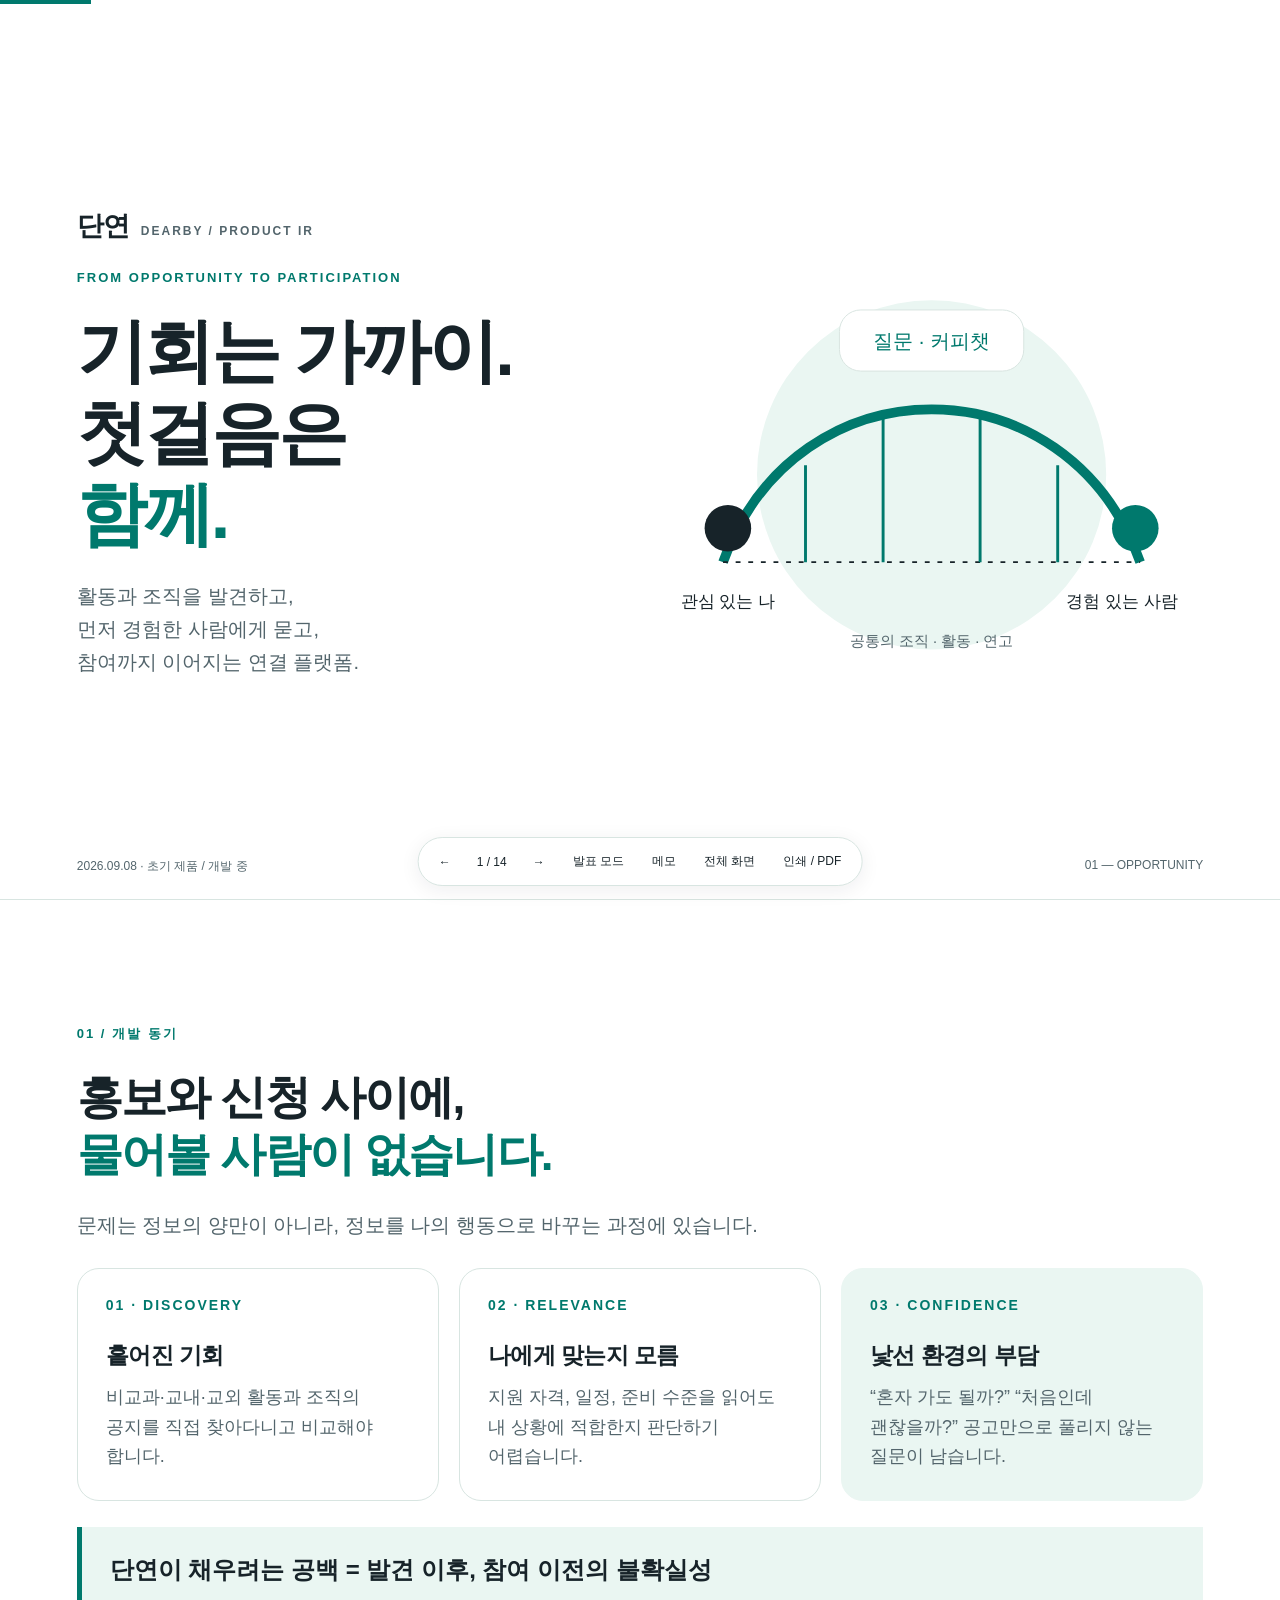
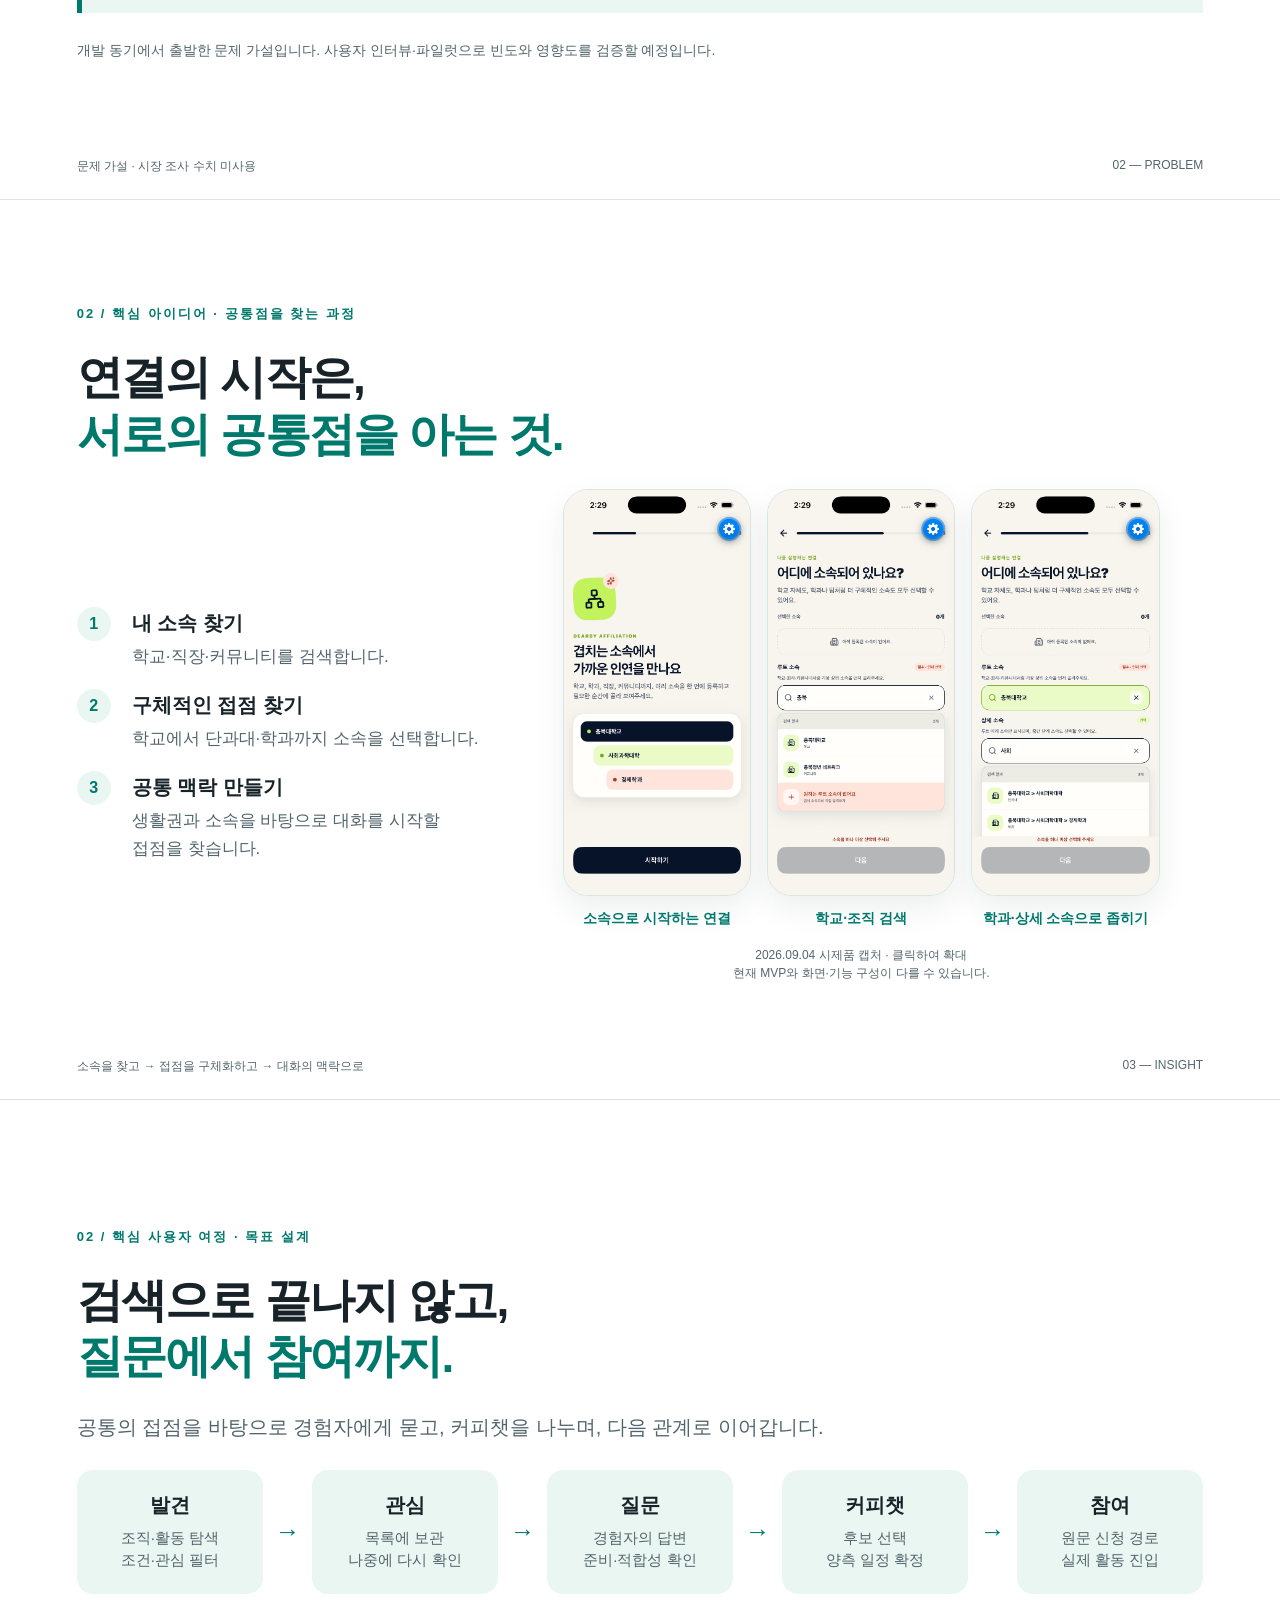
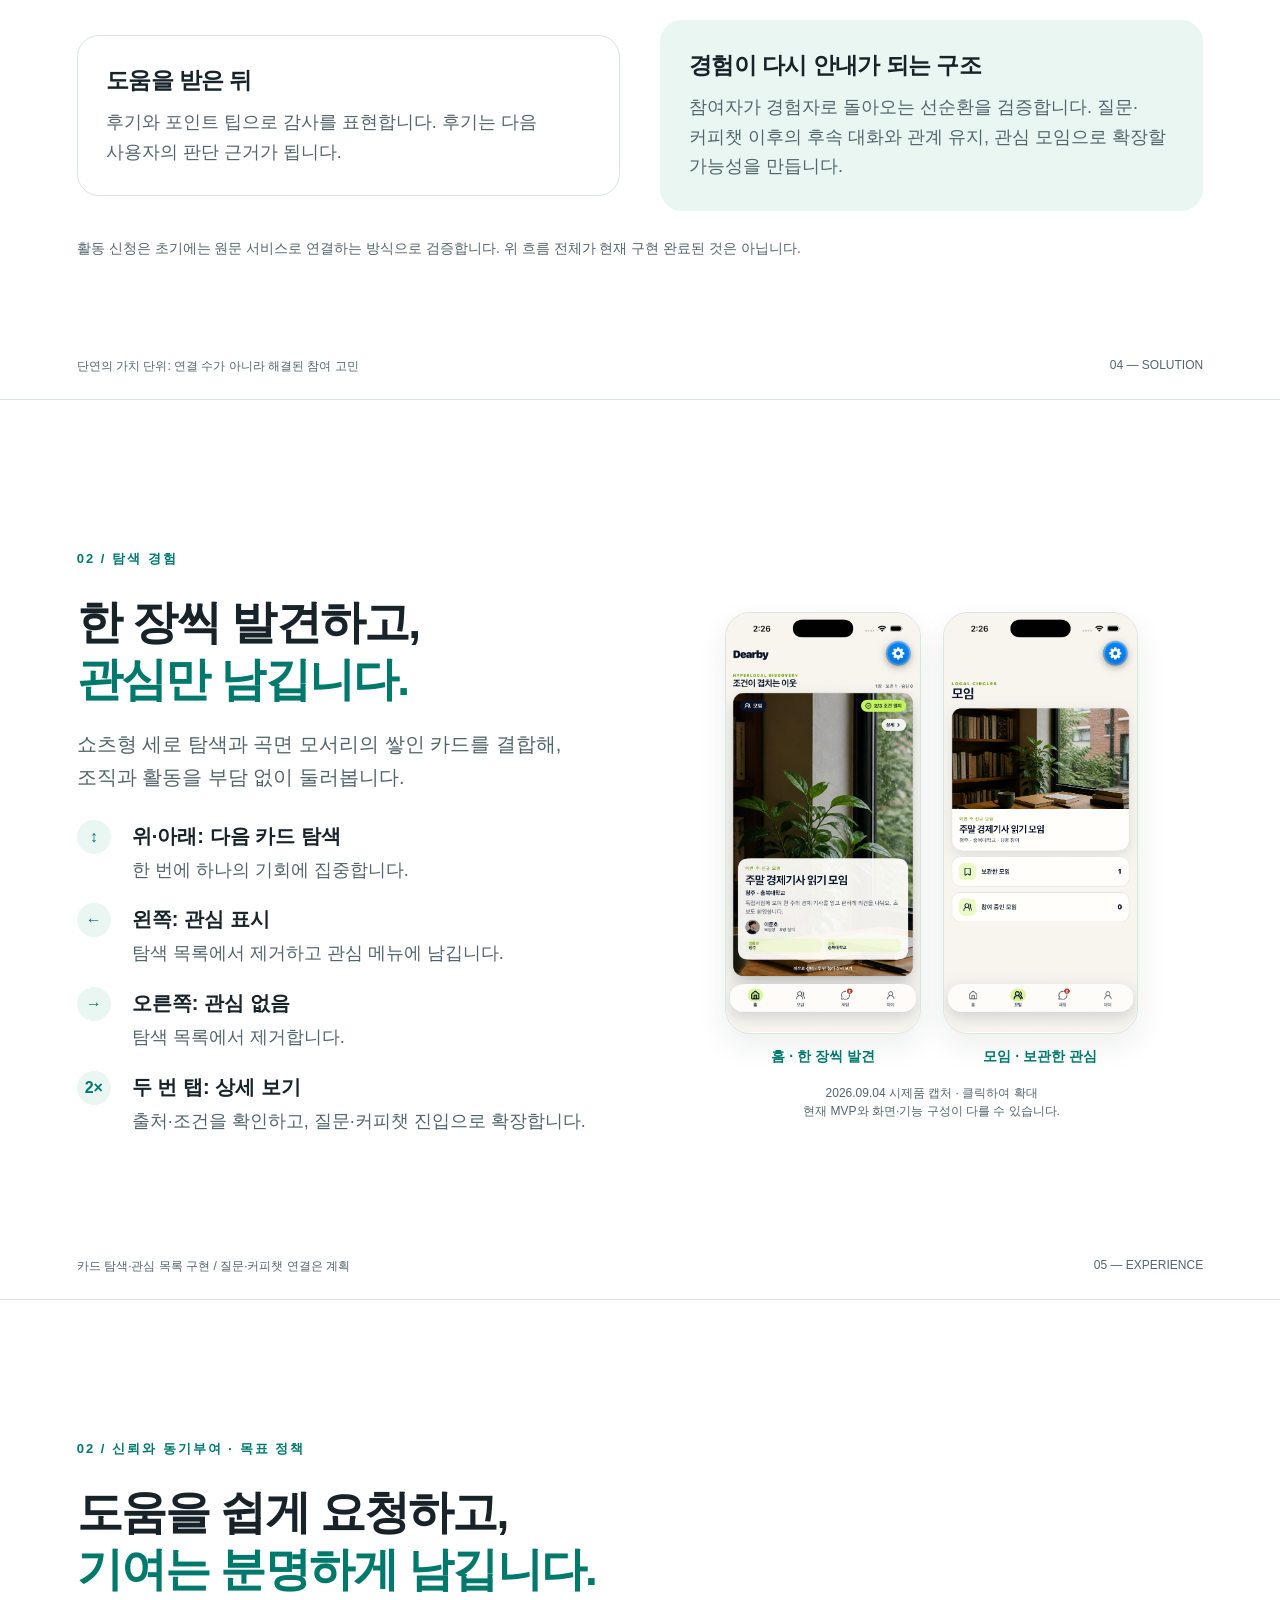
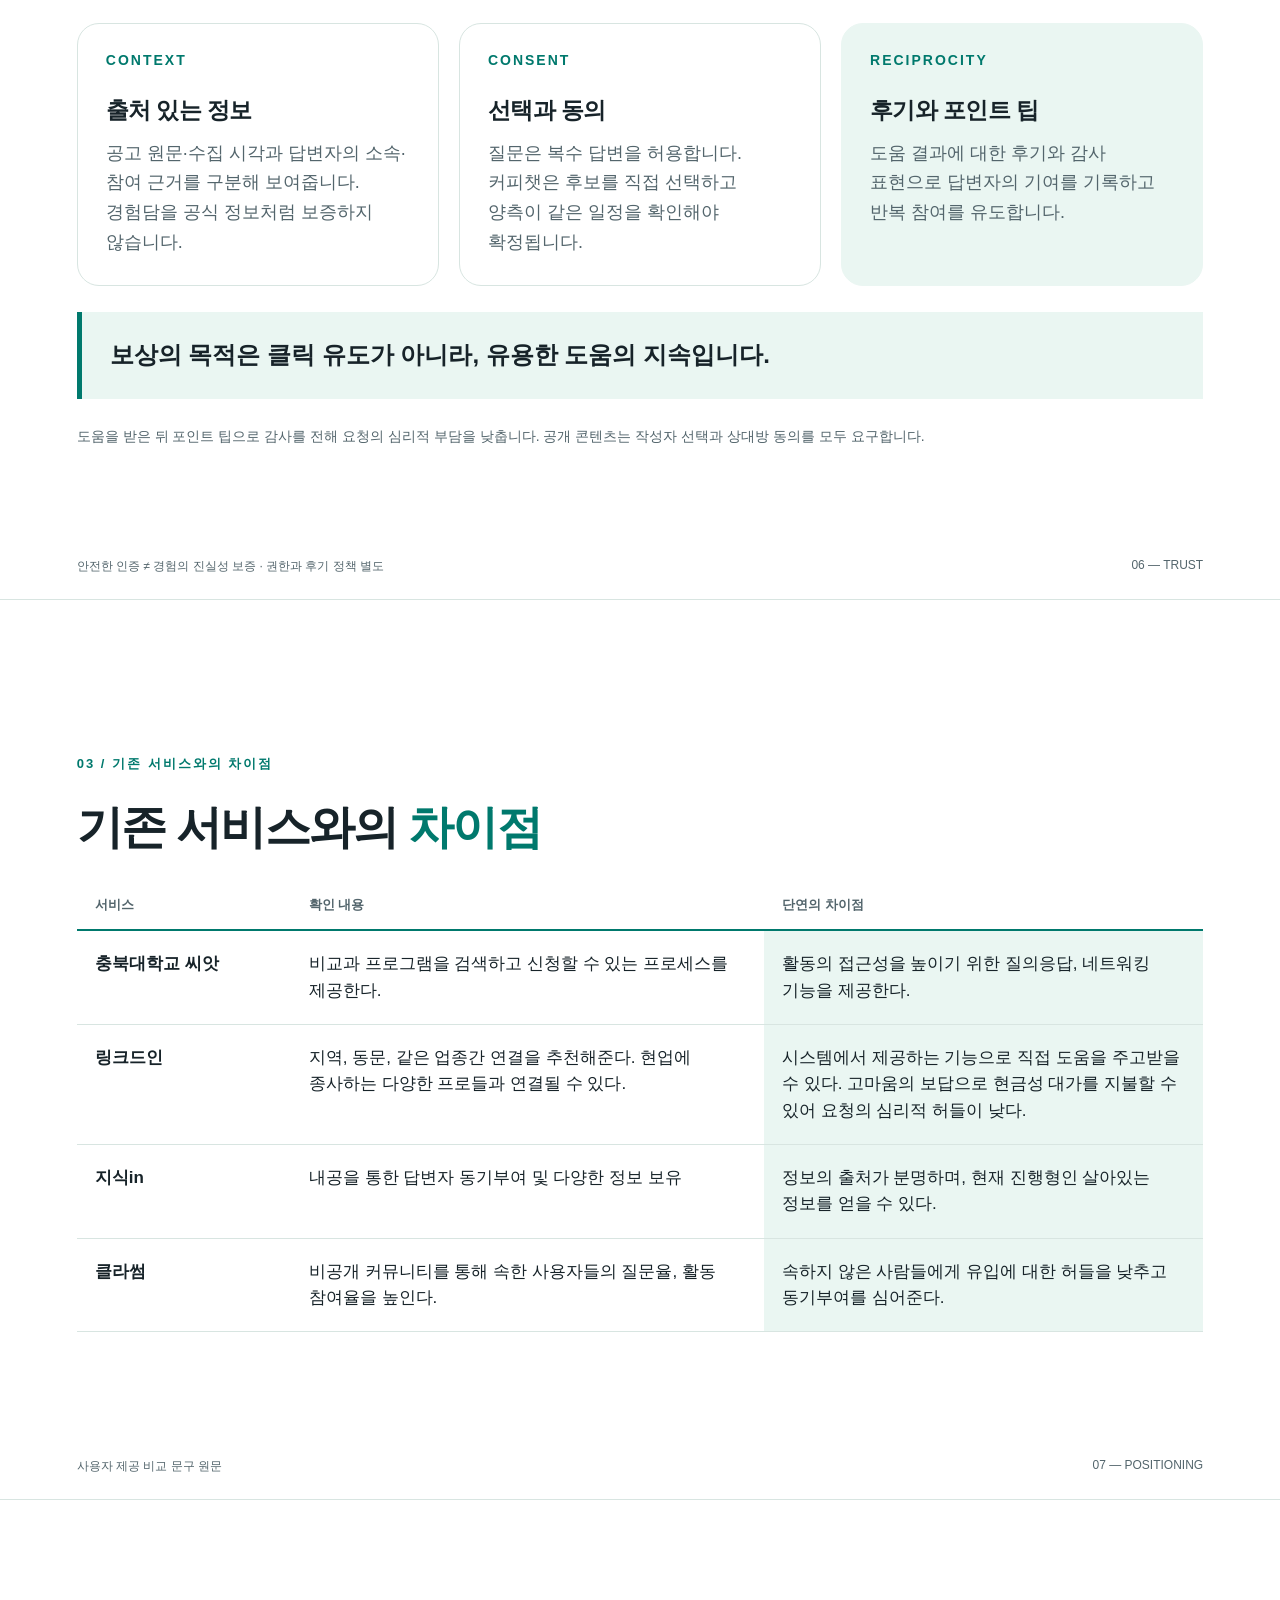
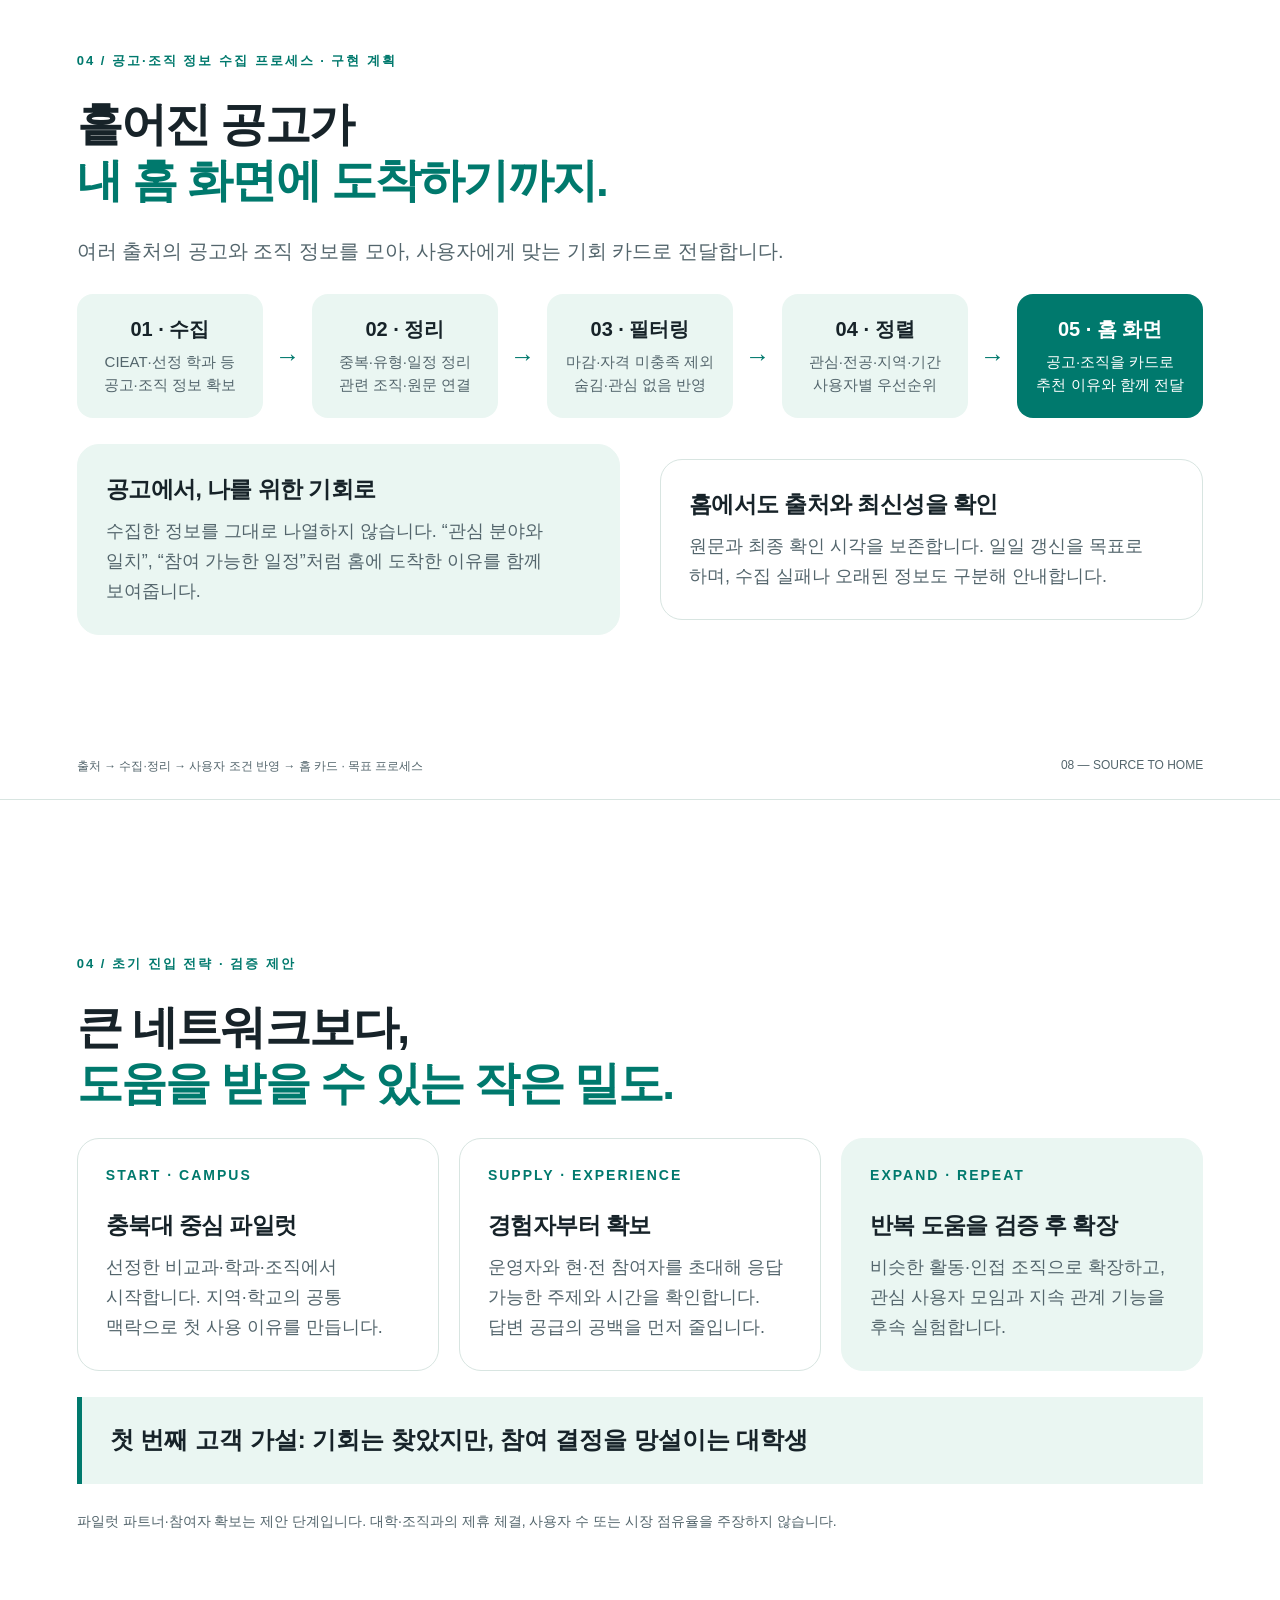
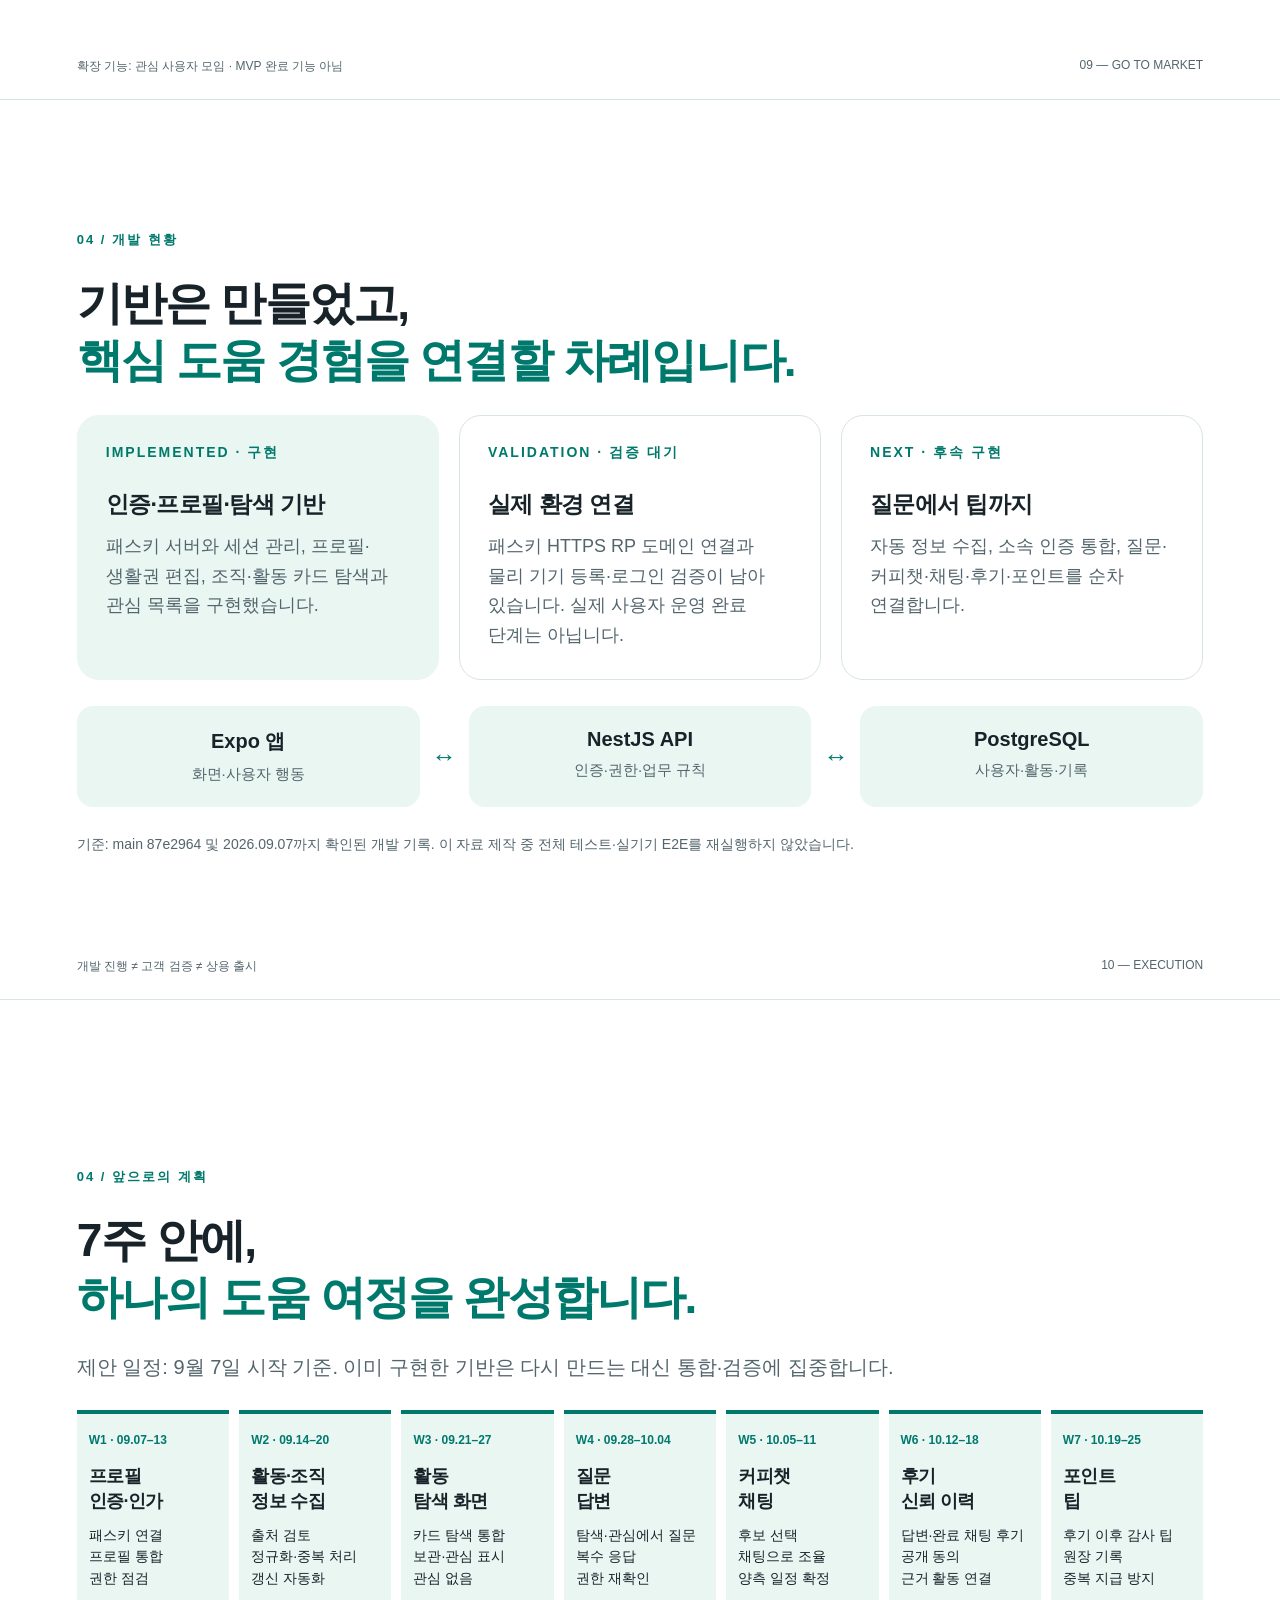
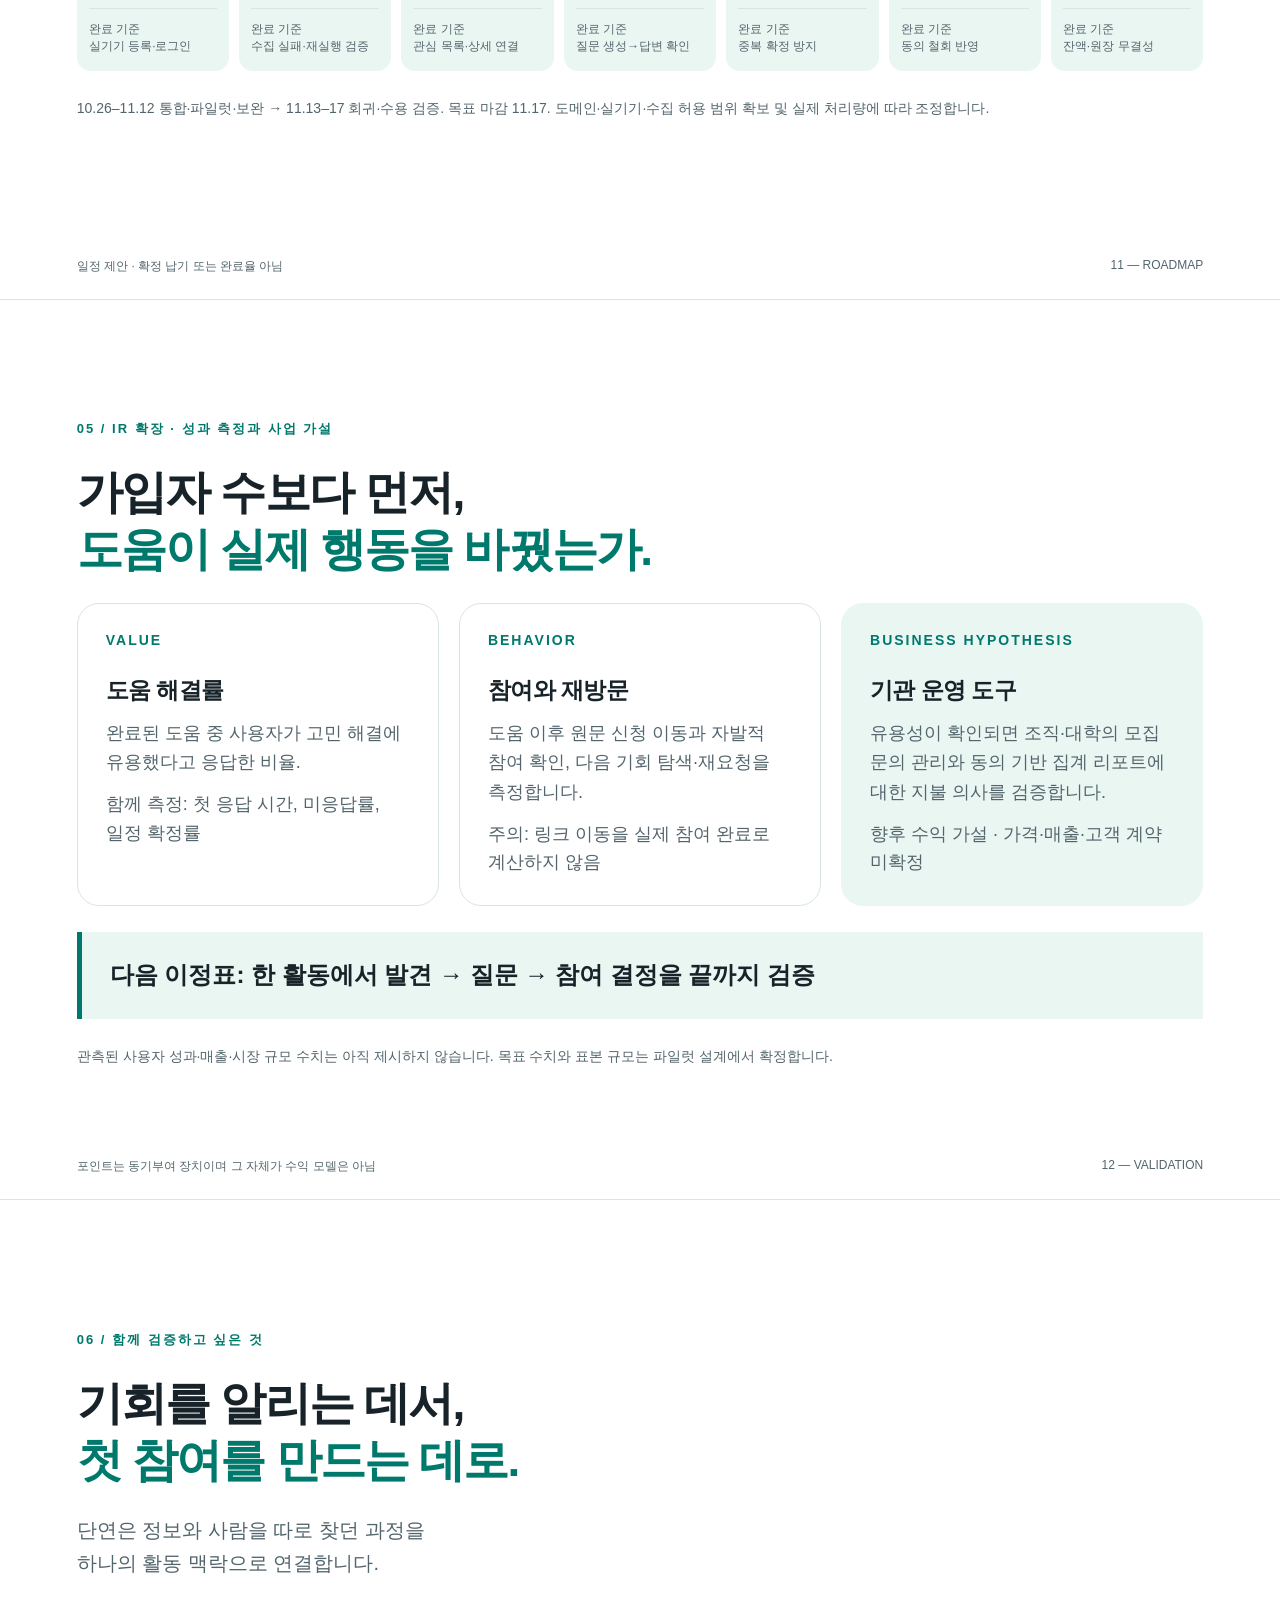
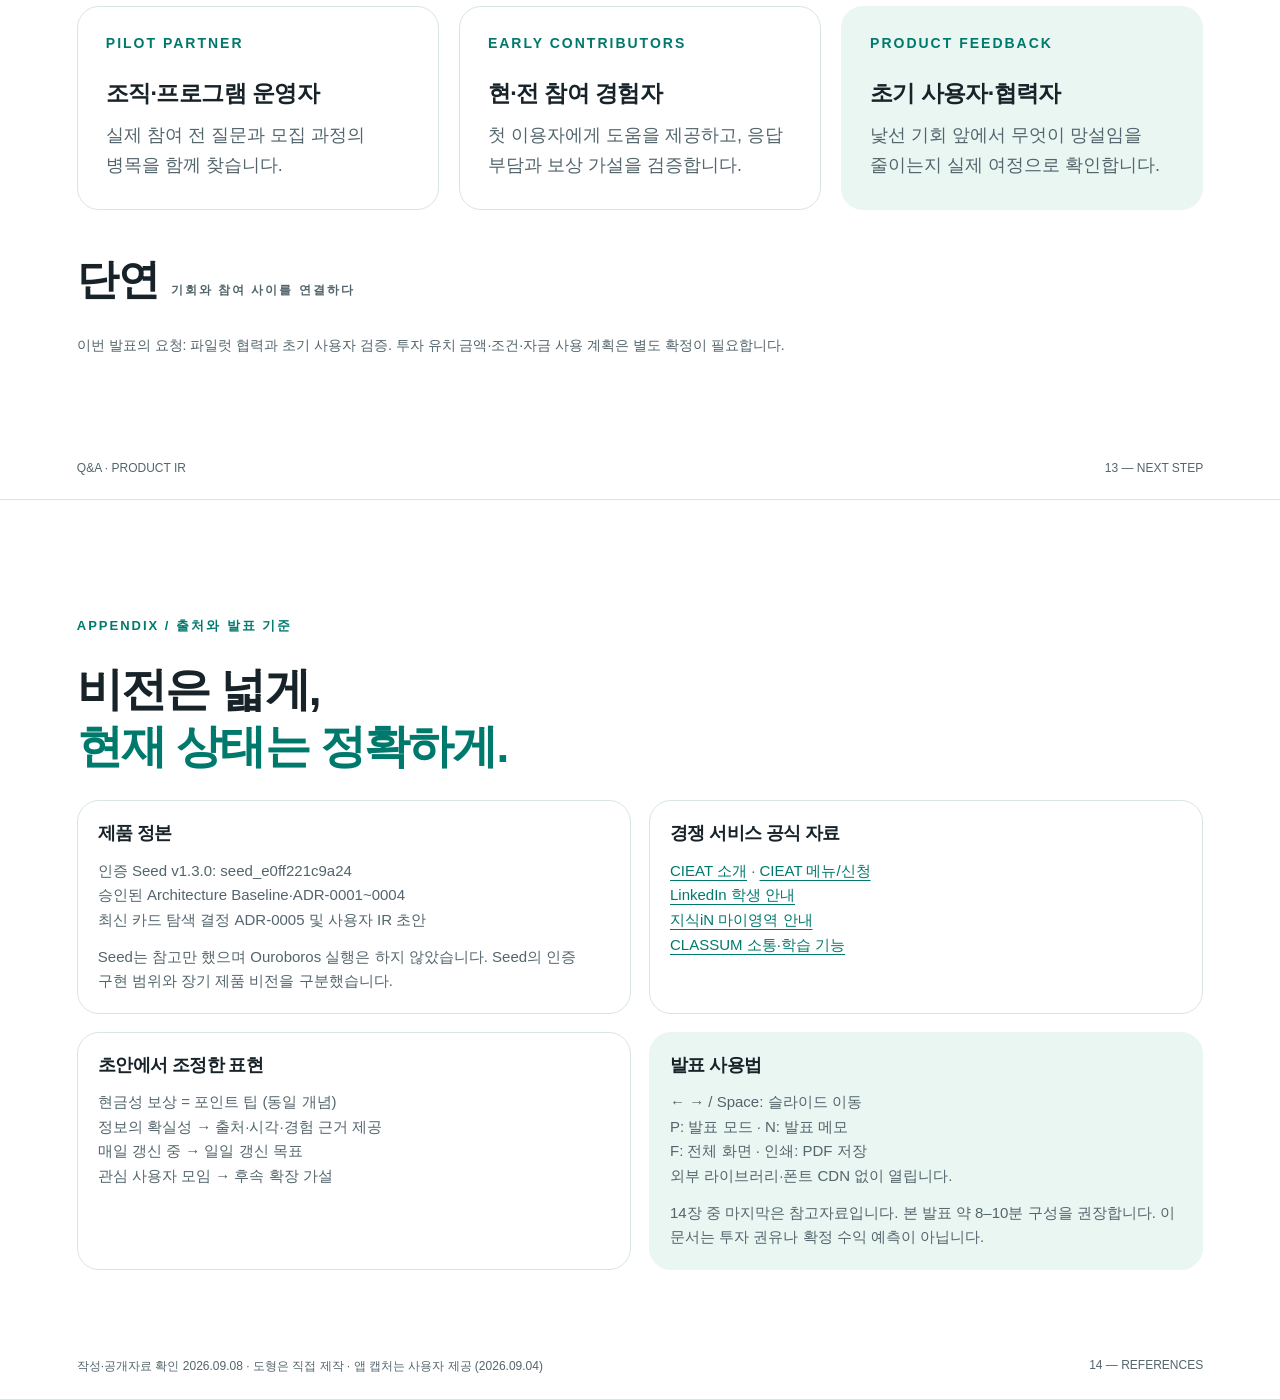
==== index.html @ 8497c664 "Initial IR presentation with GitHub Pages entry point" ====
<!doctype html>
<html lang="ko">
<head>
  <meta charset="utf-8">
  <meta name="viewport" content="width=device-width, initial-scale=1">
  <meta http-equiv="refresh" content="0; url=dearby-ir-2026-09-08.html">
  <title>Dearby IR 2026</title>
  <script>
    location.replace('dearby-ir-2026-09-08.html' + location.search + location.hash);
  </script>
</head>
<body>
  <p><a href="dearby-ir-2026-09-08.html">IR 자료 열기</a></p>
</body>
</html>
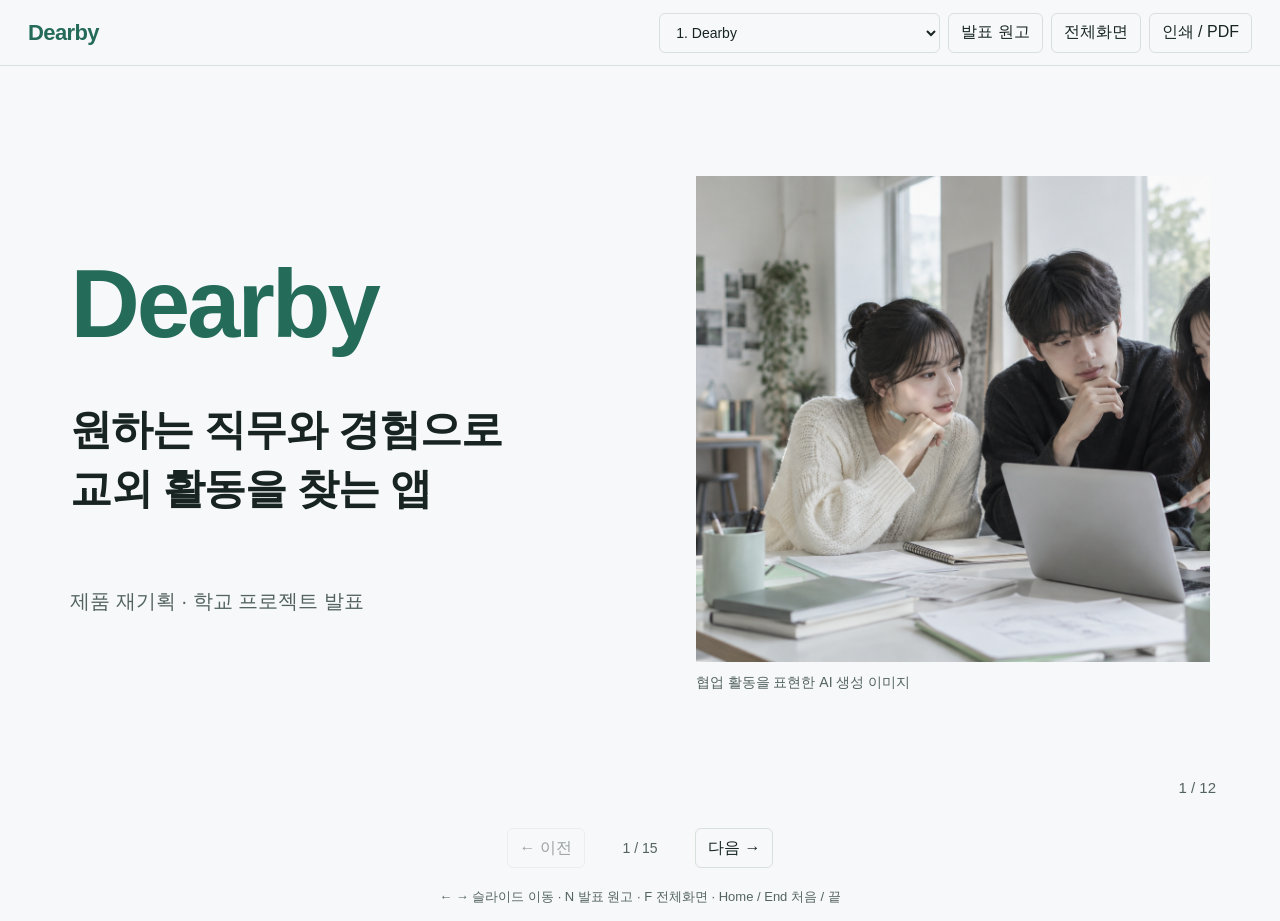
==== commit 62a20e1c: "Publish latest school presentation as Pages home" ====
--- a/index.html
+++ b/index.html
@@ -1,15 +1,74 @@
 <!doctype html>
-<html lang="ko">
-<head>
-  <meta charset="utf-8">
-  <meta name="viewport" content="width=device-width, initial-scale=1">
-  <meta http-equiv="refresh" content="0; url=dearby-ir-2026-09-08.html">
-  <title>Dearby IR 2026</title>
-  <script>
-    location.replace('dearby-ir-2026-09-08.html' + location.search + location.hash);
-  </script>
-</head>
-<body>
-  <p><a href="dearby-ir-2026-09-08.html">IR 자료 열기</a></p>
-</body>
-</html>
+<html lang="ko"><head><meta charset="utf-8"><meta name="viewport" content="width=device-width,initial-scale=1"><meta name="color-scheme" content="light"><meta name="description" content="Dearby 제품 재기획 발표자료. 본문 12장과 부록 3장."><title>Dearby | 제품 재기획 발표</title>
+<style>
+:root{--paper:#f7f8fa;--ink:#172422;--muted:#53635e;--accent:#246b59;--line:#d8e0dc;--soft:#e7eee9;color-scheme:light;font-family:"Apple SD Gothic Neo","Noto Sans KR","Malgun Gothic",sans-serif;color:var(--ink);background:var(--paper)}
+*{box-sizing:border-box}body{margin:0}button,select{font:inherit;color:inherit}button,select{border:1px solid var(--line);background:var(--paper);border-radius:6px;min-height:40px;padding:7px 12px}button{cursor:pointer;white-space:nowrap}button:hover:not(:disabled){background:var(--soft)}button:disabled{opacity:.4;cursor:default}:focus-visible{outline:3px solid var(--accent);outline-offset:4px}[hidden]{display:none!important}.skip{position:fixed;top:-80px;left:20px;z-index:10;background:white;padding:12px;color:var(--accent)}.skip:focus{top:12px}.toolbar{display:flex;align-items:center;justify-content:space-between;gap:16px;padding:12px 28px;border-bottom:1px solid var(--line);min-height:66px}.brand{color:var(--accent);font-size:22px;font-weight:800;letter-spacing:-.6px}.tools{display:flex;align-items:center;gap:8px}.slide-select{max-width:330px;font-size:14px}.stage{max-width:1440px;margin:0 auto}.slide{position:relative;min-height:min(810px,calc(100dvh - 150px));padding:clamp(28px,4.5vw,68px) clamp(24px,5.5vw,80px) 72px;display:flex;flex-direction:column}.slide:focus{outline:none}h1,h2,h3,p,ul,ol,figure{margin:0}h1{font-size:clamp(72px,7.5vw,110px);letter-spacing:-3px;color:var(--accent);line-height:1.08}h2{font-size:clamp(28px,3.45vw,49px);letter-spacing:-1.3px;line-height:1.3;font-weight:750;margin-bottom:clamp(28px,4vw,58px);word-break:keep-all}h3{font-size:clamp(21px,2.35vw,34px);color:var(--accent);letter-spacing:-.5px;line-height:1.4;margin-bottom:22px}p,li,td,th{word-break:keep-all;overflow-wrap:break-word}.content{flex:1;display:flex;flex-direction:column;justify-content:center}.cover{display:grid;grid-template-columns:1.1fr 1fr;align-items:center;gap:60px}.cover-copy{align-self:stretch;display:flex;flex-direction:column;justify-content:center}.subtitle{font-size:clamp(27px,3.3vw,47px);line-height:1.4;letter-spacing:-1px;font-weight:700;margin-top:44px}.caption{font-size:20px;color:var(--muted);margin-top:70px}.cover figure{width:100%;min-width:0}.cover img{width:100%;height:clamp(320px,38vw,515px);object-fit:cover;display:block}.cover figcaption{font-size:14px;color:var(--muted);margin-top:12px}.headline{font-size:clamp(33px,4.3vw,59px);line-height:1.3;letter-spacing:-1.7px;font-weight:750;color:var(--accent);margin-bottom:clamp(38px,5vw,72px)}.columns,.pairs{display:grid;grid-template-columns:1fr 1fr;gap:clamp(30px,5vw,75px)}.columns ul{list-style:none;padding:0;display:grid;gap:22px}.columns li,.pairs p,.sequence-list p{font-size:clamp(21px,2.15vw,30px);line-height:1.6}.priority{font-size:clamp(23px,2.65vw,37px);font-weight:700;line-height:1.65;color:var(--accent);margin-bottom:60px;word-break:keep-all}.sequence-list{list-style:none;padding:0;display:grid;gap:clamp(28px,4vw,57px)}.sequence-list li{display:grid;grid-template-columns:1fr 1.05fr;gap:40px;align-items:baseline}.sequence-list h3{margin:0}.footnote{font-size:clamp(15px,1.5vw,21px);line-height:1.5;color:var(--muted);margin-top:44px}.folio{position:absolute;right:clamp(24px,5vw,70px);bottom:20px;font-size:15px;color:var(--muted)}table{border-collapse:collapse;width:100%;font-size:clamp(20px,2.05vw,29px);line-height:1.4}th,td{text-align:left;padding:18px 20px;vertical-align:middle}thead{background:var(--soft);color:var(--accent)}tbody th{font-weight:500;min-width:165px}tbody tr:nth-child(even){background:#eff2f1}tbody tr{border-bottom:1px solid var(--line)}.table-scroll{width:100%;overflow:auto}.controls{display:flex;gap:16px;align-items:center;justify-content:center;padding:12px 22px 20px}.controls span{min-width:78px;text-align:center;color:var(--muted);font-size:14px}.help{text-align:center;color:var(--muted);font-size:13px;padding-bottom:15px}.notes{border-top:1px solid var(--line);max-width:1280px;margin:0 auto;padding:28px 38px 45px}.notes h2{font-size:24px;margin:0 0 14px}.notes p{font-size:19px;line-height:1.8;max-width:80ch}.notes .meta{font-size:14px;margin-top:16px;color:var(--muted)}.sr-only{position:absolute;width:1px;height:1px;overflow:hidden;clip:rect(0,0,0,0);white-space:nowrap}.notice{text-align:center;font-size:14px;color:var(--accent);padding:8px}.toolbar label{display:contents}:fullscreen .toolbar{padding-block:8px}:fullscreen .slide{min-height:calc(100dvh - 180px)}
+@media(max-width:760px){.toolbar{padding:12px 18px;flex-wrap:wrap;gap:12px}.tools{flex-wrap:wrap;width:100%}.slide-select{flex:1;max-width:none;width:100%;min-width:160px}.brand{font-size:22px}.tools button{font-size:13px}.slide{min-height:0;padding:32px 24px 58px}.cover{grid-template-columns:1fr;gap:28px}.cover h1{font-size:72px}.subtitle{font-size:30px;margin-top:25px}.caption{font-size:16px;margin-top:26px}.cover img{height:280px;object-position:center}.cover figcaption{font-size:12px}.columns,.pairs{grid-template-columns:1fr;gap:32px}.headline{font-size:36px;letter-spacing:-1px;margin-bottom:32px}.sequence-list li{grid-template-columns:1fr;gap:10px}.sequence-list{gap:28px}.sequence-list p,.columns li,.pairs p{font-size:21px}.columns ul{gap:12px}h2{font-size:31px;margin-bottom:30px}h3{font-size:24px;margin-bottom:12px}.priority{font-size:25px;margin-bottom:32px}.footnote{font-size:15px;margin-top:30px}th,td{padding:12px 10px;font-size:17px}tbody th{min-width:85px}.notes{padding:24px}.help{padding-inline:24px}.content{display:block}.folio{font-size:13px}.controls button{flex:1;max-width:150px}}
+@media print{@page{size:A4 landscape;margin:0}body{background:#fff}.toolbar,.controls,.help,.notes,.notice,.skip{display:none!important}.stage{max-width:none}.slide,.slide[hidden]{display:flex!important;min-height:0;height:210mm;width:297mm;padding:16mm 18mm 17mm;break-after:page;page-break-after:always;overflow:hidden;background:var(--paper);print-color-adjust:exact;-webkit-print-color-adjust:exact}.slide.cover{display:grid!important;grid-template-columns:1.1fr 1fr;gap:35px}h1{font-size:70px}.subtitle{font-size:32px}.caption{font-size:18px;margin-top:50px}.cover img{height:115mm}h2{font-size:35px;margin-bottom:26px}h3{font-size:26px}.headline{font-size:42px;margin-bottom:40px}.columns li,.pairs p,.sequence-list p{font-size:23px}.priority{font-size:26px;margin-bottom:36px}.sequence-list{gap:30px}.footnote{font-size:15px;margin-top:25px}th,td{font-size:21px;padding:13px}.slide:last-child{break-after:auto}.folio{bottom:8mm}.slide[hidden] *{visibility:visible}}
+</style></head><body>
+<a class="skip" href="#stage">발표 내용으로 이동</a>
+<header class="toolbar"><span class="brand">Dearby</span><div class="tools"><label><span class="sr-only">슬라이드 선택</span><select id="slide-select" class="slide-select"><option value="0">1. Dearby</option><option value="1">2. 활동을 찾는 데 드는 수고</option><option value="2">3. 첫 사용자와 제공 범위</option><option value="3">4. 사용자가 정하는 맞춤 기준</option><option value="4">5. 경험을 행위와 속성으로 표현</option><option value="5">6. 탐색의 단위는 프로그램</option><option value="6">7. 추천의 우선순위</option><option value="7">8. 검색 결과가 없어도 다음 선택 제공</option><option value="8">9. 준비가 필요한 활동도 저장</option><option value="9">10. 원문과 회차를 기준으로 정보 관리</option><option value="10">11. 현재 구현과 앞으로 만들 기능</option><option value="11">12. 검증할 핵심 질문</option><option value="12">13. 부록: 검색과 태그 선택 규칙</option><option value="13">14. 부록: 기술 구성 검토</option><option value="14">15. 부록: 남은 결정과 검증</option></select></label><button id="notes-toggle" aria-expanded="false" aria-controls="notes">발표 원고</button><button id="fullscreen">전체화면</button><button id="print">인쇄 / PDF</button></div></header>
+<main id="stage" class="stage"><section class="slide cover" id="slide-1" aria-label="1. Dearby" tabindex="-1"><div class="cover-copy"><h1>Dearby</h1><p class="subtitle">원하는 직무와 경험으로<br>교외 활동을 찾는 앱</p><p class="caption">제품 재기획 · 학교 프로젝트 발표</p></div><figure><img src="[data-uri]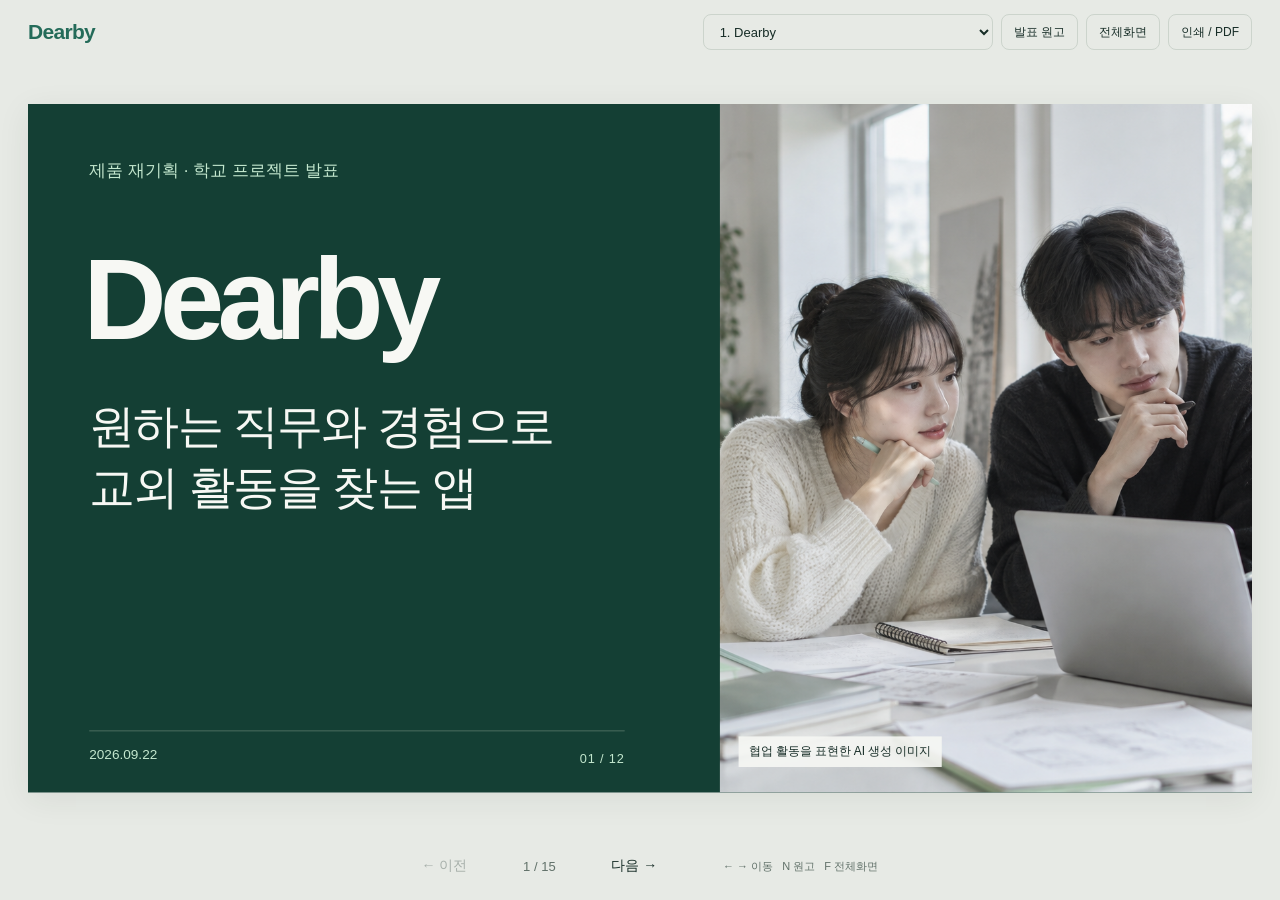
==== commit dfe3d734: "Expand collection plan before concise matching explanation" ====
--- a/index.html
+++ b/index.html
@@ -1,43 +1,89 @@
 <!doctype html>
-<html lang="ko"><head><meta charset="utf-8"><meta name="viewport" content="width=device-width,initial-scale=1"><meta name="color-scheme" content="light"><meta name="description" content="Dearby 제품 재기획 발표자료. 본문 12장과 부록 3장."><title>Dearby | 제품 재기획 발표</title>
-<style>
-:root{--paper:#f7f8fa;--ink:#172422;--muted:#53635e;--accent:#246b59;--line:#d8e0dc;--soft:#e7eee9;color-scheme:light;font-family:"Apple SD Gothic Neo","Noto Sans KR","Malgun Gothic",sans-serif;color:var(--ink);background:var(--paper)}
-*{box-sizing:border-box}body{margin:0}button,select{font:inherit;color:inherit}button,select{border:1px solid var(--line);background:var(--paper);border-radius:6px;min-height:40px;padding:7px 12px}button{cursor:pointer;white-space:nowrap}button:hover:not(:disabled){background:var(--soft)}button:disabled{opacity:.4;cursor:default}:focus-visible{outline:3px solid var(--accent);outline-offset:4px}[hidden]{display:none!important}.skip{position:fixed;top:-80px;left:20px;z-index:10;background:white;padding:12px;color:var(--accent)}.skip:focus{top:12px}.toolbar{display:flex;align-items:center;justify-content:space-between;gap:16px;padding:12px 28px;border-bottom:1px solid var(--line);min-height:66px}.brand{color:var(--accent);font-size:22px;font-weight:800;letter-spacing:-.6px}.tools{display:flex;align-items:center;gap:8px}.slide-select{max-width:330px;font-size:14px}.stage{max-width:1440px;margin:0 auto}.slide{position:relative;min-height:min(810px,calc(100dvh - 150px));padding:clamp(28px,4.5vw,68px) clamp(24px,5.5vw,80px) 72px;display:flex;flex-direction:column}.slide:focus{outline:none}h1,h2,h3,p,ul,ol,figure{margin:0}h1{font-size:clamp(72px,7.5vw,110px);letter-spacing:-3px;color:var(--accent);line-height:1.08}h2{font-size:clamp(28px,3.45vw,49px);letter-spacing:-1.3px;line-height:1.3;font-weight:750;margin-bottom:clamp(28px,4vw,58px);word-break:keep-all}h3{font-size:clamp(21px,2.35vw,34px);color:var(--accent);letter-spacing:-.5px;line-height:1.4;margin-bottom:22px}p,li,td,th{word-break:keep-all;overflow-wrap:break-word}.content{flex:1;display:flex;flex-direction:column;justify-content:center}.cover{display:grid;grid-template-columns:1.1fr 1fr;align-items:center;gap:60px}.cover-copy{align-self:stretch;display:flex;flex-direction:column;justify-content:center}.subtitle{font-size:clamp(27px,3.3vw,47px);line-height:1.4;letter-spacing:-1px;font-weight:700;margin-top:44px}.caption{font-size:20px;color:var(--muted);margin-top:70px}.cover figure{width:100%;min-width:0}.cover img{width:100%;height:clamp(320px,38vw,515px);object-fit:cover;display:block}.cover figcaption{font-size:14px;color:var(--muted);margin-top:12px}.headline{font-size:clamp(33px,4.3vw,59px);line-height:1.3;letter-spacing:-1.7px;font-weight:750;color:var(--accent);margin-bottom:clamp(38px,5vw,72px)}.columns,.pairs{display:grid;grid-template-columns:1fr 1fr;gap:clamp(30px,5vw,75px)}.columns ul{list-style:none;padding:0;display:grid;gap:22px}.columns li,.pairs p,.sequence-list p{font-size:clamp(21px,2.15vw,30px);line-height:1.6}.priority{font-size:clamp(23px,2.65vw,37px);font-weight:700;line-height:1.65;color:var(--accent);margin-bottom:60px;word-break:keep-all}.sequence-list{list-style:none;padding:0;display:grid;gap:clamp(28px,4vw,57px)}.sequence-list li{display:grid;grid-template-columns:1fr 1.05fr;gap:40px;align-items:baseline}.sequence-list h3{margin:0}.footnote{font-size:clamp(15px,1.5vw,21px);line-height:1.5;color:var(--muted);margin-top:44px}.folio{position:absolute;right:clamp(24px,5vw,70px);bottom:20px;font-size:15px;color:var(--muted)}table{border-collapse:collapse;width:100%;font-size:clamp(20px,2.05vw,29px);line-height:1.4}th,td{text-align:left;padding:18px 20px;vertical-align:middle}thead{background:var(--soft);color:var(--accent)}tbody th{font-weight:500;min-width:165px}tbody tr:nth-child(even){background:#eff2f1}tbody tr{border-bottom:1px solid var(--line)}.table-scroll{width:100%;overflow:auto}.controls{display:flex;gap:16px;align-items:center;justify-content:center;padding:12px 22px 20px}.controls span{min-width:78px;text-align:center;color:var(--muted);font-size:14px}.help{text-align:center;color:var(--muted);font-size:13px;padding-bottom:15px}.notes{border-top:1px solid var(--line);max-width:1280px;margin:0 auto;padding:28px 38px 45px}.notes h2{font-size:24px;margin:0 0 14px}.notes p{font-size:19px;line-height:1.8;max-width:80ch}.notes .meta{font-size:14px;margin-top:16px;color:var(--muted)}.sr-only{position:absolute;width:1px;height:1px;overflow:hidden;clip:rect(0,0,0,0);white-space:nowrap}.notice{text-align:center;font-size:14px;color:var(--accent);padding:8px}.toolbar label{display:contents}:fullscreen .toolbar{padding-block:8px}:fullscreen .slide{min-height:calc(100dvh - 180px)}
-@media(max-width:760px){.toolbar{padding:12px 18px;flex-wrap:wrap;gap:12px}.tools{flex-wrap:wrap;width:100%}.slide-select{flex:1;max-width:none;width:100%;min-width:160px}.brand{font-size:22px}.tools button{font-size:13px}.slide{min-height:0;padding:32px 24px 58px}.cover{grid-template-columns:1fr;gap:28px}.cover h1{font-size:72px}.subtitle{font-size:30px;margin-top:25px}.caption{font-size:16px;margin-top:26px}.cover img{height:280px;object-position:center}.cover figcaption{font-size:12px}.columns,.pairs{grid-template-columns:1fr;gap:32px}.headline{font-size:36px;letter-spacing:-1px;margin-bottom:32px}.sequence-list li{grid-template-columns:1fr;gap:10px}.sequence-list{gap:28px}.sequence-list p,.columns li,.pairs p{font-size:21px}.columns ul{gap:12px}h2{font-size:31px;margin-bottom:30px}h3{font-size:24px;margin-bottom:12px}.priority{font-size:25px;margin-bottom:32px}.footnote{font-size:15px;margin-top:30px}th,td{padding:12px 10px;font-size:17px}tbody th{min-width:85px}.notes{padding:24px}.help{padding-inline:24px}.content{display:block}.folio{font-size:13px}.controls button{flex:1;max-width:150px}}
-@media print{@page{size:A4 landscape;margin:0}body{background:#fff}.toolbar,.controls,.help,.notes,.notice,.skip{display:none!important}.stage{max-width:none}.slide,.slide[hidden]{display:flex!important;min-height:0;height:210mm;width:297mm;padding:16mm 18mm 17mm;break-after:page;page-break-after:always;overflow:hidden;background:var(--paper);print-color-adjust:exact;-webkit-print-color-adjust:exact}.slide.cover{display:grid!important;grid-template-columns:1.1fr 1fr;gap:35px}h1{font-size:70px}.subtitle{font-size:32px}.caption{font-size:18px;margin-top:50px}.cover img{height:115mm}h2{font-size:35px;margin-bottom:26px}h3{font-size:26px}.headline{font-size:42px;margin-bottom:40px}.columns li,.pairs p,.sequence-list p{font-size:23px}.priority{font-size:26px;margin-bottom:36px}.sequence-list{gap:30px}.footnote{font-size:15px;margin-top:25px}th,td{font-size:21px;padding:13px}.slide:last-child{break-after:auto}.folio{bottom:8mm}.slide[hidden] *{visibility:visible}}
-</style></head><body>
+<html lang="ko">
+<head>
+<meta charset="utf-8"><meta name="viewport" content="width=device-width,initial-scale=1"><meta name="color-scheme" content="light">
+<meta name="description" content="원하는 직무와 경험으로 교외 활동을 찾는 앱, Dearby. 학교·프로젝트 발표자료, 본문 12장과 부록 3장.">
+<title>Dearby | 제품 재기획 발표</title>
+<style>/* Fixed 1440 × 810 presentation canvas; a reading layout below 700px.
+   Brand green is preserved. Motion 2, variance 6, density 3.
+   Controls use 8px corners; the presentation uses square edges. */
+:root{--ink:#172d27;--accent:#246b59;--muted:#617169;--paper:#f7f8f4;--line:#d6dfd7;--soft:#e4ece5;--dark:#143f34;--mint:#c3e7ce;font-family:"Apple SD Gothic Neo","Noto Sans KR","Malgun Gothic",sans-serif;color:var(--ink);background:#e7eae5;color-scheme:light}
+*{box-sizing:border-box}body{margin:0}button,select{font:inherit}button{cursor:pointer}button,select{border:1px solid #ccd4cc;background:transparent;color:var(--ink);border-radius:8px;min-height:36px;padding:7px 12px}button:hover:not(:disabled){background:#dbe2da}button:active:not(:disabled){transform:translateY(1px)}button:disabled{opacity:.3;cursor:default}:focus-visible{outline:3px solid var(--accent);outline-offset:4px}[hidden]{display:none!important}h1,h2,h3,p,ul,ol,figure{margin:0}h1,h2,h3,p,li,td,th{word-break:keep-all;overflow-wrap:break-word}h1,h2,h3{font-weight:700}ul,ol{list-style:none;padding:0}em{font-style:normal;color:var(--accent)}.sr-only{position:absolute;width:1px;height:1px;overflow:hidden;clip:rect(0,0,0,0);white-space:nowrap}.skip{position:fixed;top:-100px;left:20px;padding:12px;background:var(--paper);z-index:5}.skip:focus{top:12px}
+.toolbar{position:sticky;top:0;z-index:3;background:#e7eae5;height:64px;display:flex;align-items:center;justify-content:space-between;padding:0 28px;gap:24px}.toolbar-brand{font-size:21px;letter-spacing:-.7px;font-weight:800;color:var(--accent)}.tools{display:flex;align-items:center;gap:8px}.tools label{display:contents}.tools select{width:290px;font-size:13px}.tools button{font-size:12px;white-space:nowrap}.viewport{height:calc(100dvh - 132px);min-height:220px;display:flex;align-items:center;justify-content:center;padding:8px 28px}.stage-wrap{position:relative;width:1440px;height:810px;flex-shrink:0}.stage{width:1440px;height:810px;transform-origin:top left;box-shadow:0 8px 36px #24392c14}.slide{width:1440px;height:810px;background:var(--paper);padding:44px 72px 30px;display:flex;flex-direction:column;overflow:hidden}.slide:focus{outline:none}.slide-heading{display:flex;justify-content:space-between;align-items:center;gap:24px;padding-bottom:22px;border-bottom:1px solid var(--line)}.topic{font-size:21px;font-weight:600;color:var(--muted);letter-spacing:-.35px}.wordmark{font-size:26px;font-weight:800;letter-spacing:-1px;color:var(--accent)}.slide-body{flex:1;min-height:0;display:flex;flex-direction:column;justify-content:center;padding:28px 0}.slide-footer{display:flex;align-items:flex-end;justify-content:space-between;gap:30px;border-top:1px solid var(--line);padding-top:16px}.slide-footer p{max-width:1140px;font-size:16px;line-height:1.5;color:var(--muted)}.slide-footer>span{font-size:15px;white-space:nowrap;letter-spacing:1px;font-variant-numeric:tabular-nums;color:var(--muted)}.main-message{font-size:58px;line-height:1.23;letter-spacing:-2.5px;margin-bottom:48px}.appendix-title{font-size:54px;line-height:1.2;letter-spacing:-2px;margin-bottom:38px}
+/* Cover: a deliberate full-height image, aligned to the headline block. */
+.layout-cover{padding:0;background:var(--dark);color:var(--paper);position:relative}.layout-cover .slide-body{display:grid;grid-template-columns:1.3fr 1fr;padding:0;gap:0}.cover-copy{padding:65px 0 80px 72px;display:flex;flex-direction:column;position:relative;z-index:1}.cover-category{font-size:20px;color:var(--mint);margin-bottom:66px}.cover-copy h1{font-size:136px;letter-spacing:-8px;line-height:1.05;font-weight:800;margin-left:-7px}.cover-message{font-size:54px;letter-spacing:-2px;line-height:1.32;margin-top:43px}.cover-image{height:810px;position:relative;min-width:0}.cover-image img{display:block;width:100%;height:100%;object-fit:cover;object-position:58% center}.cover-image figcaption{position:absolute;bottom:30px;left:22px;right:20px;font-size:14px;color:var(--ink);background:rgb(247 248 244 / .9);padding:9px 12px;width:fit-content}.layout-cover .slide-footer{position:absolute;left:72px;bottom:32px;width:630px;border-color:#537566}.layout-cover .slide-footer p,.layout-cover .slide-footer>span{color:var(--mint)}
+/* Opening and closing statements. */
+.dark{background:var(--dark);color:var(--paper);--line:#416659;--muted:#b4cdbf;--accent:#c3e7ce}.statement{font-size:76px;letter-spacing:-3.7px;line-height:1.27;max-width:1250px;margin-bottom:62px}.statement-details{display:grid;grid-template-columns:1fr 1fr;gap:70px}.statement-details .item{border-top:2px solid #6e9c84;padding-top:22px}.item h3{font-size:24px;color:var(--accent);margin-bottom:13px}.item p{font-size:25px;line-height:1.6}.layout-closing .statement{font-size:72px}.layout-closing .statement-details p{font-size:24px}
+/* Audience: a strong focus block and a plain, ordered value list. */
+.audience-layout{display:grid;grid-template-columns:1.15fr 1fr;gap:72px;align-items:center}.audience-layout .column:first-child{background:var(--soft);padding:46px 44px;min-height:450px}.column h3{font-size:24px;color:var(--accent);margin-bottom:26px}.column li{font-size:29px;line-height:1.5}.audience-layout .column:first-child li:first-child{font-size:50px;letter-spacing:-2px;line-height:1.35;font-weight:700;margin-bottom:38px}.audience-layout .column:first-child li:not(:first-child){font-size:24px;margin-top:16px}.audience-layout .column:last-child li{padding:26px 0;border-bottom:1px solid var(--line);font-size:34px;letter-spacing:-1px}.audience-layout .column:last-child li:last-child{border:0}
+/* Profile criteria: hierarchy follows the selection process. */
+.criteria-flow{display:grid;grid-template-columns:1.15fr 1.15fr 1fr;gap:0}.criteria-flow li{position:relative;padding:28px 30px 28px 0;border-top:2px solid var(--accent)}.criteria-flow li+li{padding-left:32px;border-left:1px solid var(--line)}.step-index{display:block;font-size:15px;letter-spacing:1px;color:var(--muted);font-variant-numeric:tabular-nums;margin-bottom:22px}.criteria-flow h3{font-size:31px;letter-spacing:-.8px;margin-bottom:20px}.criteria-flow p{font-size:24px;line-height:1.5}.criteria-flow li:last-child{background:var(--dark);color:var(--paper);padding-right:28px;border:0}.criteria-flow li:last-child .step-index{color:var(--mint)}
+/* Tables stay tables: typography, not chrome, distinguishes the levels. */
+table{border-collapse:collapse;width:100%;font-size:26px;line-height:1.35}thead{color:var(--muted);font-size:17px}th,td{text-align:left;padding:20px 18px;vertical-align:middle;border-bottom:1px solid var(--line)}thead th{padding-top:0;padding-bottom:14px;font-weight:500}tbody th{font-size:28px;font-weight:700;color:var(--accent);width:23%}tbody tr:last-child>*{border-bottom:0}tbody td:last-child{font-weight:500}.layout-experience .main-message{font-size:49px;margin-bottom:28px}.layout-experience table{font-size:24px}.layout-experience tbody th{font-size:28px}.layout-experience th,.layout-experience td{padding-block:18px}.layout-experience tbody td:last-child{background:var(--soft)}.layout-search table,.layout-technology table{font-size:28px}.layout-technology tbody th{width:29%;font-size:27px}
+/* One programme, linked rounds and role postings. */
+.program-layout{display:grid;grid-template-columns:1fr 1fr;align-items:center;gap:115px}.program-unit{background:var(--soft);padding:30px 44px 35px;position:relative}.unit-number{font-size:130px;line-height:1.15;letter-spacing:-5px;font-weight:700;color:var(--accent);display:block}.program-unit h2{font-size:44px;letter-spacing:-1.5px;margin-bottom:24px}.program-unit li{font-size:25px;line-height:1.55;margin-top:9px}.program-detail{position:relative}.program-detail:before{content:"";position:absolute;left:-115px;top:50%;width:80px;border-top:2px solid var(--accent)}.program-detail h3{font-size:34px;color:var(--accent);margin-bottom:36px}.branch-list{display:grid;gap:22px;border-left:2px solid var(--accent);padding-left:34px}.branch-list p{font-size:28px;line-height:1.45;background:var(--soft);padding:21px 24px;position:relative}.branch-list p:before{content:"";position:absolute;width:34px;left:-34px;top:50%;border-top:2px solid var(--accent)}
+/* Ranking: precedence is visibly ordered, examples are subordinate. */
+.ranking-layout{display:grid;grid-template-columns:1.15fr 1fr;gap:80px;align-items:center}.priority-order li{display:flex;align-items:center;gap:26px;padding:26px 0;border-bottom:1px solid var(--line)}.priority-order li>span{font-size:22px;color:var(--muted);font-variant-numeric:tabular-nums}.priority-order h2{font-size:37px;letter-spacing:-1.2px}.priority-order li:first-child{background:var(--dark);color:var(--paper);padding:29px 26px;margin-left:-26px}.priority-order li:first-child>span{color:var(--mint)}.priority-order li:last-child{border:0}.match-examples .item{padding:26px 0}.match-examples .item+.item{border-top:1px solid var(--line)}.match-examples .item:first-child p{color:var(--accent);font-weight:600}.match-examples p{font-size:26px}
+/* Empty result -> existing subset -> explicit user choice. */
+.recovery-flow{display:grid;grid-template-columns:1fr 1.16fr 1fr;gap:26px}.recovery-flow li{padding:24px 28px;position:relative;background:var(--soft)}.result-number{display:block;font-size:90px;line-height:1.08;letter-spacing:-4px;margin-bottom:18px;color:var(--accent)}.recovery-flow h3{font-size:27px;margin-bottom:14px;letter-spacing:-.8px}.recovery-flow p{font-size:21px;line-height:1.55}.recovery-flow li:nth-child(2){background:var(--dark);color:var(--paper)}.recovery-flow li:nth-child(2) .result-number{color:var(--mint)}.example-label{position:absolute;right:25px;top:30px;color:var(--mint);font-size:16px}.layout-recovery .main-message{margin-bottom:30px}
+/* Saving and recommendation signals are different intentions. */
+.saving-layout{display:grid;grid-template-columns:1fr 1fr;gap:70px}.saving-layout .column{border-top:2px solid var(--accent);padding-top:23px}.saving-layout h3{font-size:28px;margin-bottom:20px}.saving-layout li{font-size:28px;margin-top:10px}.layout-saving .main-message{margin-bottom:46px}
+/* Source pipeline and implementation status. */
+.source-flow{display:grid;grid-template-columns:1fr 1.12fr 1fr;gap:28px}.source-flow li{padding:26px 27px;background:var(--soft)}.source-flow li:nth-child(2){background:var(--dark);color:var(--paper)}.source-flow li:nth-child(2) .step-index{color:var(--mint)}.source-flow h3{font-size:31px;letter-spacing:-1px;line-height:1.35;margin-bottom:18px}.source-flow p{font-size:23px;line-height:1.6}.source-flow li+li{position:relative}.source-flow li+li:before{content:"→";position:absolute;left:-24px;top:46%;color:var(--accent);font-size:22px}.implementation-layout{display:grid;grid-template-columns:1fr 1fr;gap:0;min-height:440px}.implementation-layout .column{padding:42px}.implementation-layout .column:first-child{background:var(--soft)}.implementation-layout .column:last-child{background:var(--dark);color:var(--paper)}.implementation-layout h3{font-size:34px;letter-spacing:-1px;margin-bottom:52px}.implementation-layout .column:last-child h3{color:var(--mint)}.implementation-layout li{font-size:29px;margin-top:25px;line-height:1.4}.remaining-layout{display:grid;grid-template-columns:1fr 1fr;gap:80px}.remaining-layout h3{font-size:26px;padding-bottom:18px;border-bottom:2px solid var(--accent);margin-bottom:18px}.remaining-layout li{font-size:27px;margin-top:18px}
+.controls{height:68px;display:flex;align-items:center;justify-content:center;gap:20px}.controls button{border:0;font-size:14px;min-width:85px}.counter{font-size:13px;min-width:65px;text-align:center;color:var(--muted);font-variant-numeric:tabular-nums}.notes{max-width:1100px;margin:0 auto 36px;background:var(--paper);padding:30px 40px}.notes h2{font-size:23px;margin-bottom:14px}.notes p{font-size:19px;line-height:1.85}.notes .meta{margin-top:18px;font-size:13px;color:var(--muted)}.notice{text-align:center;padding:12px}.keyboard-help{font-size:11px;color:var(--muted);margin-left:26px}:fullscreen .toolbar{height:48px}:fullscreen .viewport{height:calc(100dvh - 104px)}:fullscreen .controls{height:56px}
+@media(prefers-reduced-motion:no-preference){.slide:not([hidden]) .slide-body{animation:appear .24s ease-out}@keyframes appear{from{opacity:.4;transform:translateY(6px)}to{opacity:1;transform:translateY(0)}}}
+@media(max-width:900px){.toolbar{padding-inline:16px}.tools select{width:220px}.keyboard-help{display:none}.viewport{padding-inline:16px}}
+@media(max-width:699px){.toolbar{height:auto;min-height:108px;align-items:flex-start;flex-direction:column;padding:16px;gap:12px}.toolbar-brand{font-size:20px}.tools{width:100%;gap:5px;flex-wrap:wrap}.tools select{width:100%;flex:1;min-width:150px}.tools button{padding:7px 9px;font-size:11px}.viewport,:fullscreen .viewport{height:auto;min-height:0;padding:0 12px;display:block}.stage-wrap{width:100%!important;height:auto!important}.stage{width:100%;height:auto;transform:none!important;box-shadow:none}.slide{width:100%;height:auto;min-height:620px;padding:24px 24px 22px;overflow:visible}.slide-heading{padding-bottom:16px;align-items:baseline;gap:12px}.topic{font-size:14px;line-height:1.5}.wordmark{font-size:18px}.slide-body{padding:34px 0}.slide-footer{padding-top:16px;gap:12px}.slide-footer p{font-size:11px}.slide-footer>span{font-size:10px;letter-spacing:0}.main-message,.appendix-title{font-size:31px;letter-spacing:-1.1px;margin-bottom:30px;line-height:1.35}.statement,.layout-closing .statement{font-size:35px;letter-spacing:-1.5px;margin-bottom:40px;line-height:1.4}.statement-details{grid-template-columns:1fr;gap:26px}.item h3{font-size:20px}.item p,.layout-closing .statement-details p{font-size:19px}.layout-cover{padding:0}.layout-cover .slide-body{display:flex;padding:0}.cover-copy{padding:33px 26px 36px}.cover-category{font-size:12px;margin-bottom:32px}.cover-copy h1{font-size:80px;letter-spacing:-5px;margin-left:-3px}.cover-message{font-size:29px;letter-spacing:-1px;margin-top:26px}.cover-image{height:250px}.cover-image img{object-position:50% 43%}.cover-image figcaption{font-size:10px;bottom:12px;left:14px;padding:6px 8px}.layout-cover .slide-footer{position:static;width:auto;margin:0 24px 20px;padding-top:16px;border:0}.audience-layout,.criteria-flow,.program-layout,.ranking-layout,.saving-layout,.source-flow,.implementation-layout,.remaining-layout{grid-template-columns:1fr;gap:28px}.audience-layout .column:first-child{padding:26px;min-height:0}.audience-layout .column:first-child li:first-child{font-size:34px;margin-bottom:24px}.audience-layout .column:first-child li:not(:first-child){font-size:19px}.audience-layout .column:last-child li{font-size:24px;padding:18px 0}.column h3{font-size:20px;margin-bottom:18px}.column li{font-size:20px}.criteria-flow{gap:0}.criteria-flow li,.criteria-flow li+li{padding:23px 22px;border-left:0}.criteria-flow h3{font-size:25px;margin-bottom:14px}.criteria-flow p{font-size:19px}.step-index{margin-bottom:14px}.layout-experience .main-message{font-size:29px}.layout-experience table,table,.layout-search table,.layout-technology table{font-size:16px;table-layout:fixed}.layout-experience th,.layout-experience td,th,td{padding:14px 7px;overflow-wrap:anywhere;word-break:normal}.layout-experience tbody th,tbody th,.layout-technology tbody th{font-size:17px;width:26%}thead{font-size:12px}.layout-technology tbody th{font-size:13px;width:31%}.program-unit{padding:24px}.unit-number{font-size:85px}.program-unit h2{font-size:32px}.program-unit li{font-size:19px}.program-detail h3{font-size:26px;margin-bottom:20px}.program-detail:before{display:none}.branch-list{padding-left:18px;gap:15px}.branch-list p{font-size:20px;padding:18px}.branch-list p:before{width:18px;left:-18px}.priority-order h2{font-size:24px}.priority-order li{padding:23px 0;gap:18px}.priority-order li:first-child{margin-left:0;padding:23px 18px}.priority-order li>span{font-size:16px}.match-examples p{font-size:20px}.recovery-flow{grid-template-columns:1fr;gap:16px}.recovery-flow li{padding:24px}.result-number{font-size:64px}.recovery-flow h3{font-size:24px}.recovery-flow p{font-size:19px}.saving-layout h3{font-size:23px}.saving-layout li{font-size:20px}.source-flow h3{font-size:25px}.source-flow p{font-size:20px}.source-flow li+li:before{content:"↓";top:-27px;left:50%;font-size:23px}.implementation-layout{gap:0;min-height:0}.implementation-layout .column{padding:27px 24px}.implementation-layout h3{font-size:26px;margin-bottom:27px}.implementation-layout li{font-size:20px;margin-top:20px}.remaining-layout h3{font-size:21px}.remaining-layout li{font-size:20px}.controls{position:sticky;bottom:0;background:#e7eae5f5;height:60px;z-index:2}.notes{margin:0 12px 25px;padding:24px}.notes p{font-size:17px}:fullscreen .toolbar{height:auto}}
+/* Collection proposal separates the activity scope from discovery and crawling. */
+.layout-collection-scope .main-message{font-size:49px;margin-bottom:14px}.scope-note{font-size:20px;color:var(--muted);margin-bottom:28px}.collection-scope{display:grid;grid-template-columns:1fr 1fr 1.15fr;gap:38px;margin-bottom:30px}.collection-scope>div{border-top:2px solid var(--accent);padding-top:15px}.collection-scope h3{font-size:28px;letter-spacing:-.7px;margin-bottom:12px}.collection-scope p{font-size:21px;line-height:1.5;color:var(--muted)}.collection-flow{display:grid;grid-template-columns:repeat(4,1fr);background:var(--dark);color:var(--paper);padding:23px 26px;gap:26px}.collection-flow li{position:relative;padding-right:12px}.collection-flow .step-index{font-size:13px;color:var(--mint);margin-bottom:10px}.collection-flow h3{font-size:25px;letter-spacing:-.5px;margin-bottom:12px}.collection-flow p{font-size:18px;line-height:1.55;color:#d2e3d8}.collection-flow li+li:before{content:"→";position:absolute;left:-24px;top:41px;font-size:18px;color:var(--mint)}
+@media(max-width:699px){.layout-collection-scope .main-message{font-size:29px;margin-bottom:18px}.scope-note{font-size:16px;margin-bottom:26px}.collection-scope{grid-template-columns:1fr;gap:24px;margin-bottom:32px}.collection-scope h3{font-size:23px}.collection-scope p{font-size:18px}.collection-flow{grid-template-columns:1fr;padding:25px;gap:30px}.collection-flow h3{font-size:23px}.collection-flow p{font-size:18px}.collection-flow li+li:before{content:"↓";left:auto;right:0;top:-23px}}
+/* Two collection slides and one concise profile/tag explanation. */
+.selection-criteria{display:grid;grid-template-columns:1fr 2.15fr;gap:38px;padding:25px 30px;background:var(--soft)}.selection-criteria h3{font-size:26px;color:var(--accent)}.selection-criteria li{font-size:22px;line-height:1.45;margin-bottom:8px}.selection-criteria li:last-child{margin:0}.layout-collection-method .main-message,.layout-criteria .main-message{font-size:49px;margin-bottom:28px}.collection-quality{display:grid;grid-template-columns:1fr 1fr;gap:64px;margin-top:28px}.collection-quality h3{font-size:23px;margin-bottom:12px}.collection-quality li{font-size:21px;line-height:1.6}.profile-summary{display:grid;grid-template-columns:1fr 1fr;gap:40px;padding-bottom:23px;margin-bottom:22px;border-bottom:1px solid var(--line)}.profile-summary h3{font-size:25px;color:var(--accent);margin-bottom:10px}.profile-summary p{font-size:25px;line-height:1.5}.layout-criteria table{font-size:23px}.layout-criteria tbody th{font-size:25px}.layout-criteria th,.layout-criteria td{padding-block:14px}.layout-criteria tbody td:last-child{background:var(--soft)}.profile-priority{font-size:22px;color:var(--accent);font-weight:600;margin-top:25px}
+@media(max-width:699px){.selection-criteria{grid-template-columns:1fr;padding:22px;gap:18px}.selection-criteria h3{font-size:22px}.selection-criteria li{font-size:18px;line-height:1.6;margin-bottom:14px}.layout-collection-method .main-message,.layout-criteria .main-message{font-size:29px;margin-bottom:28px}.collection-quality{grid-template-columns:1fr;gap:26px;margin-top:30px}.collection-quality h3{font-size:23px}.collection-quality li{font-size:18px}.profile-summary{grid-template-columns:1fr;gap:24px}.profile-summary h3{font-size:22px}.profile-summary p{font-size:19px}.layout-criteria table{font-size:15px}.layout-criteria tbody th{font-size:17px}.profile-priority{font-size:18px;line-height:1.5}}
+@media print{@page{size:15in 8.4375in;margin:0}html,body{background:var(--paper)}.toolbar,.controls,.notes,.notice,.skip{display:none!important}.viewport{display:block;height:auto;padding:0}.stage-wrap{width:1440px!important;height:auto!important}.stage{width:1440px;height:auto;transform:none!important;box-shadow:none}.slide,.slide[hidden]{display:flex!important;width:1440px;height:810px;break-after:page;page-break-after:always;print-color-adjust:exact;-webkit-print-color-adjust:exact}.slide:last-child{break-after:auto}.slide-body{animation:none!important}.cover-image{height:810px}}
+</style>
+</head>
+<body>
 <a class="skip" href="#stage">발표 내용으로 이동</a>
-<header class="toolbar"><span class="brand">Dearby</span><div class="tools"><label><span class="sr-only">슬라이드 선택</span><select id="slide-select" class="slide-select"><option value="0">1. Dearby</option><option value="1">2. 활동을 찾는 데 드는 수고</option><option value="2">3. 첫 사용자와 제공 범위</option><option value="3">4. 사용자가 정하는 맞춤 기준</option><option value="4">5. 경험을 행위와 속성으로 표현</option><option value="5">6. 탐색의 단위는 프로그램</option><option value="6">7. 추천의 우선순위</option><option value="7">8. 검색 결과가 없어도 다음 선택 제공</option><option value="8">9. 준비가 필요한 활동도 저장</option><option value="9">10. 원문과 회차를 기준으로 정보 관리</option><option value="10">11. 현재 구현과 앞으로 만들 기능</option><option value="11">12. 검증할 핵심 질문</option><option value="12">13. 부록: 검색과 태그 선택 규칙</option><option value="13">14. 부록: 기술 구성 검토</option><option value="14">15. 부록: 남은 결정과 검증</option></select></label><button id="notes-toggle" aria-expanded="false" aria-controls="notes">발표 원고</button><button id="fullscreen">전체화면</button><button id="print">인쇄 / PDF</button></div></header>
-<main id="stage" class="stage"><section class="slide cover" id="slide-1" aria-label="1. Dearby" tabindex="-1"><div class="cover-copy"><h1>Dearby</h1><p class="subtitle">원하는 직무와 경험으로<br>교외 활동을 찾는 앱</p><p class="caption">제품 재기획 · 학교 프로젝트 발표</p></div><figure><img src="[data-uri]